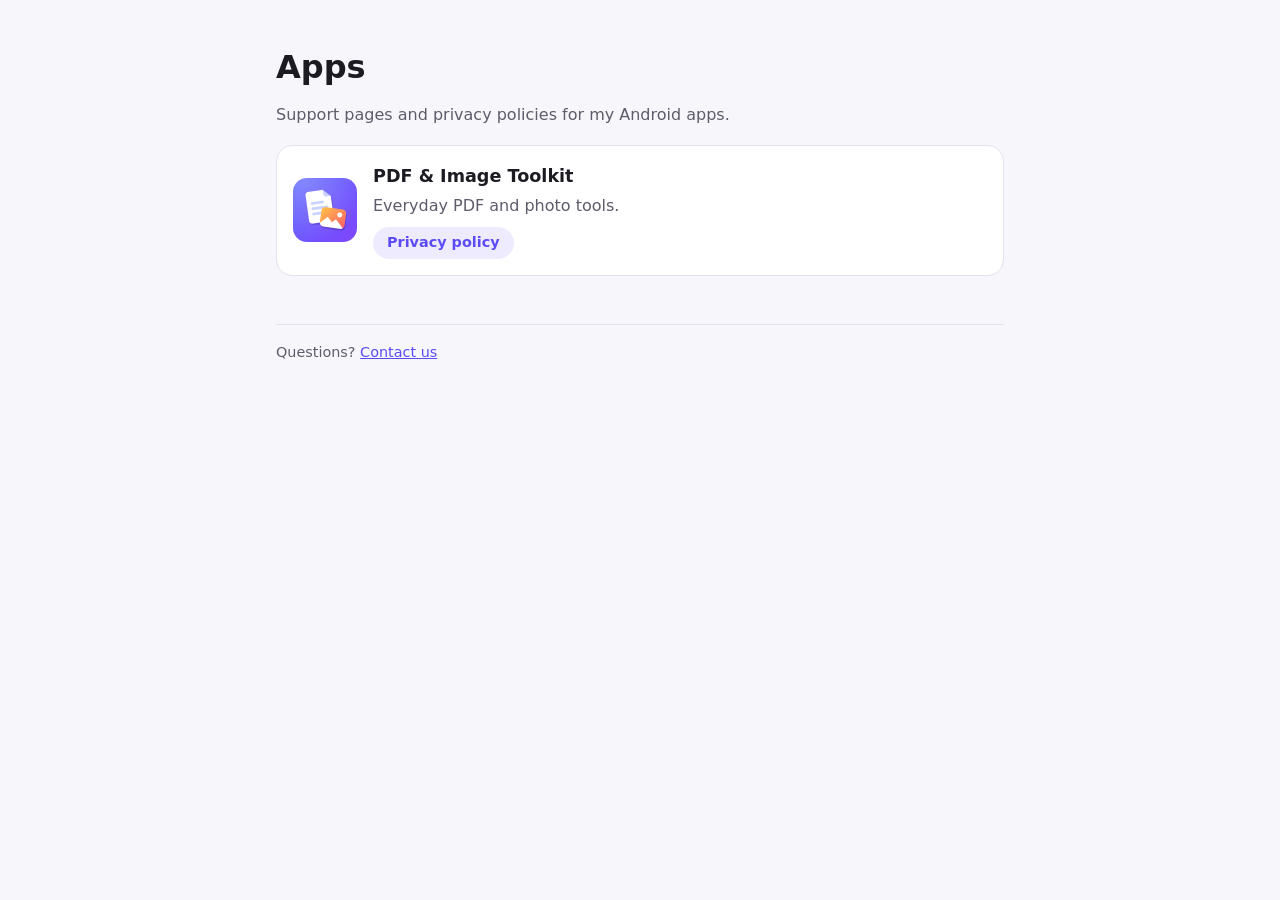
==== index.html @ 4c4ec2c7 "Add landing page and PDF & Image Toolkit privacy policy" ====
<!DOCTYPE html>
<html lang="en">
<head>
  <meta charset="utf-8">
  <meta name="viewport" content="width=device-width, initial-scale=1">
  <title>Apps by kagut57</title>
  <meta name="description" content="Support pages and privacy policies for Android apps by kagut57.">
  <link rel="stylesheet" href="style.css">
</head>
<body>
  <main>
    <h1>Apps</h1>
    <p class="muted">Support pages and privacy policies for my Android apps.</p>

    <div class="card">
      <img src="pdf-image-toolkit/icon.png" alt="">
      <div>
        <h2>PDF &amp; Image Toolkit</h2>
        <p class="muted">Everyday PDF and photo tools.</p>
        <div class="links">
          <a href="pdf-image-toolkit/privacy/">Privacy policy</a>
        </div>
      </div>
    </div>

    <footer class="muted">Questions? <a href="https://github.com/kagut57/apps/issues">Contact us</a></footer>
  </main>
</body>
</html>
---- style.css ----
:root {
  --bg: #f7f7fb;
  --card: #ffffff;
  --text: #1c1b22;
  --muted: #5e5c6b;
  --line: #e4e2ee;
  --accent: #5b4cf5;
  --accent-soft: #eeebff;
}

@media (prefers-color-scheme: dark) {
  :root {
    --bg: #121118;
    --card: #1b1a23;
    --text: #ecebf3;
    --muted: #a7a5b6;
    --line: #2d2b38;
    --accent: #a99eff;
    --accent-soft: #2a2645;
  }
}

* { box-sizing: border-box; }

body {
  margin: 0;
  background: var(--bg);
  color: var(--text);
  font: 16px/1.65 system-ui, -apple-system, "Segoe UI", Roboto, sans-serif;
}

main {
  max-width: 760px;
  margin: 0 auto;
  padding: 48px 16px 64px;
}

a { color: var(--accent); }

h1 { font-size: 2rem; line-height: 1.2; margin: 0 0 8px; }
h2 { font-size: 1.2rem; margin: 36px 0 8px; }

.muted { color: var(--muted); }

.back {
  display: inline-block;
  margin-bottom: 24px;
  text-decoration: none;
  font-weight: 600;
}

.card {
  display: flex;
  gap: 16px;
  align-items: center;
  background: var(--card);
  border: 1px solid var(--line);
  border-radius: 16px;
  padding: 16px;
  margin-top: 16px;
}

.card img {
  width: 64px;
  height: 64px;
  border-radius: 14px;
  flex-shrink: 0;
}

.card h2 { margin: 0; font-size: 1.1rem; }
.card p { margin: 2px 0 8px; }

.links { display: flex; flex-wrap: wrap; gap: 8px; }

.links a {
  background: var(--accent-soft);
  border-radius: 999px;
  padding: 4px 14px;
  font-size: 0.9rem;
  font-weight: 600;
  text-decoration: none;
}

table {
  width: 100%;
  border-collapse: collapse;
  background: var(--card);
  border: 1px solid var(--line);
  border-radius: 12px;
  overflow: hidden;
  font-size: 0.95rem;
}

th, td {
  text-align: left;
  vertical-align: top;
  padding: 10px 12px;
  border-bottom: 1px solid var(--line);
}

tr:last-child td { border-bottom: none; }
th { background: var(--accent-soft); }

.table-wrap { overflow-x: auto; }

footer {
  margin-top: 48px;
  padding-top: 16px;
  border-top: 1px solid var(--line);
  font-size: 0.9rem;
}
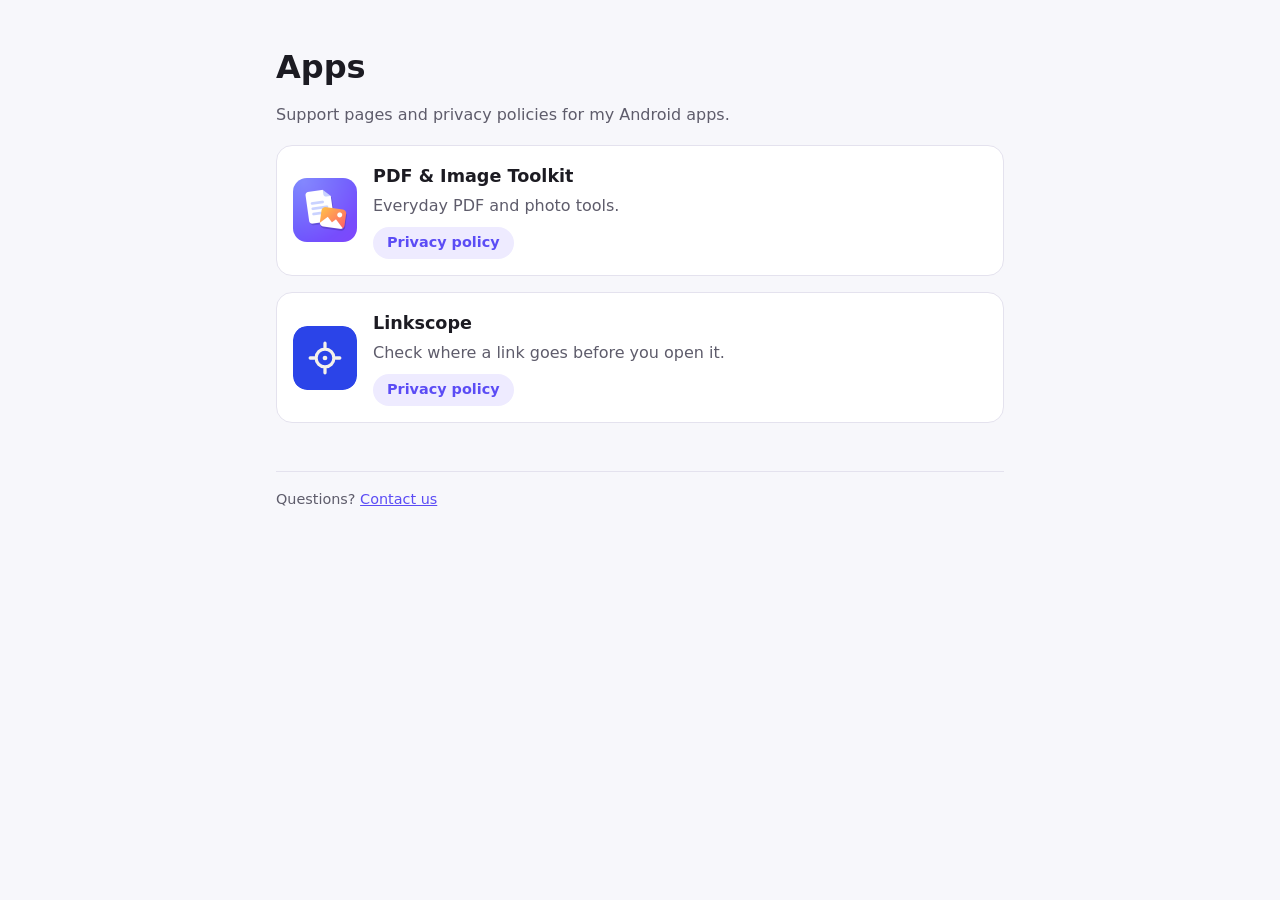
==== commit 926c8d7d: "Add Linkscope privacy policy" ====
--- a/index.html
+++ b/index.html
@@ -23,6 +23,17 @@
       </div>
     </div>
 
+    <div class="card">
+      <img src="linkscope/icon.svg" alt="">
+      <div>
+        <h2>Linkscope</h2>
+        <p class="muted">Check where a link goes before you open it.</p>
+        <div class="links">
+          <a href="linkscope/privacy/">Privacy policy</a>
+        </div>
+      </div>
+    </div>
+
     <footer class="muted">Questions? <a href="https://github.com/kagut57/apps/issues">Contact us</a></footer>
   </main>
 </body>
